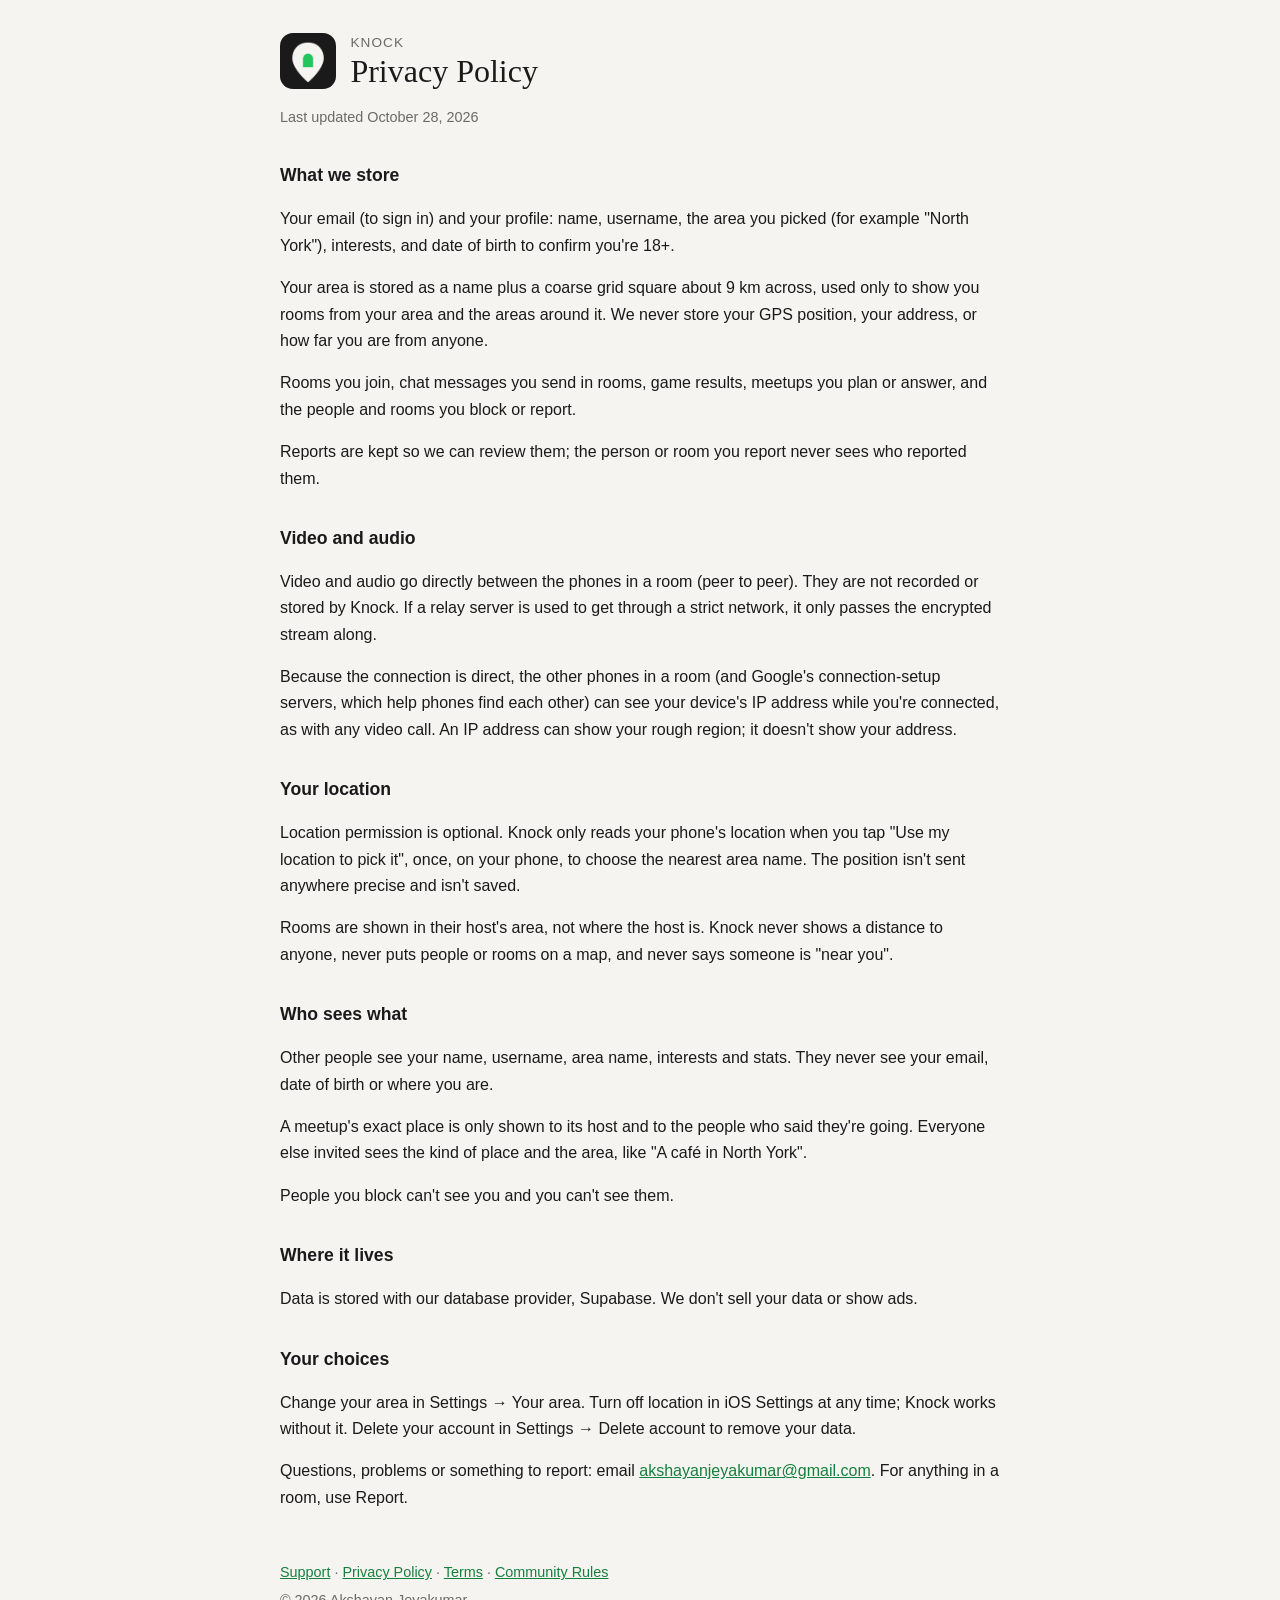
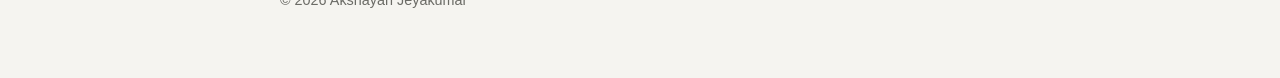
==== privacy.html @ a840beb3 "Knock support page, privacy policy, terms and community rules" ====
<!doctype html>
<html lang="en">
<head>
<meta charset="utf-8">
<meta name="viewport" content="width=device-width, initial-scale=1">
<title>Privacy Policy · Knock</title>
<link rel="icon" href="icon.png">
<link rel="stylesheet" href="style.css">
</head>
<body>
<header><a href="./" class="mark"><img src="icon.png" alt="" width="56" height="56"></a><div><p class="app">Knock</p><h1>Privacy Policy</h1></div></header>
<p class="updated">Last updated October 28, 2026</p>
<h2>What we store</h2>
<p>Your email (to sign in) and your profile: name, username, the area you picked (for example "North York"), interests, and date of birth to confirm you're 18+.</p>
<p>Your area is stored as a name plus a coarse grid square about 9 km across, used only to show you rooms from your area and the areas around it. We never store your GPS position, your address, or how far you are from anyone.</p>
<p>Rooms you join, chat messages you send in rooms, game results, meetups you plan or answer, and the people and rooms you block or report.</p>
<p>Reports are kept so we can review them; the person or room you report never sees who reported them.</p>
<h2>Video and audio</h2>
<p>Video and audio go directly between the phones in a room (peer to peer). They are not recorded or stored by Knock. If a relay server is used to get through a strict network, it only passes the encrypted stream along.</p>
<p>Because the connection is direct, the other phones in a room (and Google's connection-setup servers, which help phones find each other) can see your device's IP address while you're connected, as with any video call. An IP address can show your rough region; it doesn't show your address.</p>
<h2>Your location</h2>
<p>Location permission is optional. Knock only reads your phone's location when you tap "Use my location to pick it", once, on your phone, to choose the nearest area name. The position isn't sent anywhere precise and isn't saved.</p>
<p>Rooms are shown in their host's area, not where the host is. Knock never shows a distance to anyone, never puts people or rooms on a map, and never says someone is "near you".</p>
<h2>Who sees what</h2>
<p>Other people see your name, username, area name, interests and stats. They never see your email, date of birth or where you are.</p>
<p>A meetup's exact place is only shown to its host and to the people who said they're going. Everyone else invited sees the kind of place and the area, like "A café in North York".</p>
<p>People you block can't see you and you can't see them.</p>
<h2>Where it lives</h2>
<p>Data is stored with our database provider, Supabase. We don't sell your data or show ads.</p>
<h2>Your choices</h2>
<p>Change your area in Settings → Your area. Turn off location in iOS Settings at any time; Knock works without it. Delete your account in Settings → Delete account to remove your data.</p>
<p>Questions, problems or something to report: email <a href="mailto:akshayanjeyakumar@gmail.com">akshayanjeyakumar@gmail.com</a>. For anything in a room, use Report.</p>
<footer><a href="./">Support</a> · <a href="privacy.html">Privacy Policy</a> · <a href="terms.html">Terms</a> · <a href="rules.html">Community Rules</a><br>© 2026 Akshayan Jeyakumar</footer>
</body>
</html>
---- style.css ----
:root { color-scheme: light dark; }
body {
  font-family: -apple-system, BlinkMacSystemFont, "SF Pro Text", "Segoe UI", Roboto, Helvetica, Arial, sans-serif;
  max-width: 720px; margin: 0 auto; padding: 2rem 1.25rem 4rem;
  line-height: 1.65; color: #1A1A1A; background: #F5F4F0;
}
a { color: #15803D; }
header { display: flex; align-items: center; gap: 0.9rem; margin-bottom: 1rem; }
header img { width: 56px; height: 56px; border-radius: 13px; display: block; }
.app { margin: 0; font-size: 0.85rem; letter-spacing: 0.08em; text-transform: uppercase; color: #6B6B66; }
h1 { font-family: "DM Serif Display", Georgia, serif; font-weight: 400; font-size: 2rem; margin: 0; line-height: 1.1; }
h2 { font-size: 1.1rem; margin-top: 2rem; }
.lede { font-size: 1.1rem; }
.updated { color: #6B6B66; font-size: 0.9rem; margin-bottom: 2rem; }
.note { border-left: 3px solid #22C55E; padding: 0.5rem 0.9rem; background: rgba(34,197,94,0.08); }
ul { padding-left: 1.25rem; }
li { margin: 0.4rem 0; }
footer { margin-top: 3rem; font-size: 0.9rem; color: #6B6B66; line-height: 1.9; }
@media (prefers-color-scheme: dark) {
  body { color: #F5F4F0; background: #1A1A1A; }
  a { color: #4ADE80; }
  .app, .updated, footer { color: #A3A39E; }
  .note { background: rgba(34,197,94,0.1); }
}
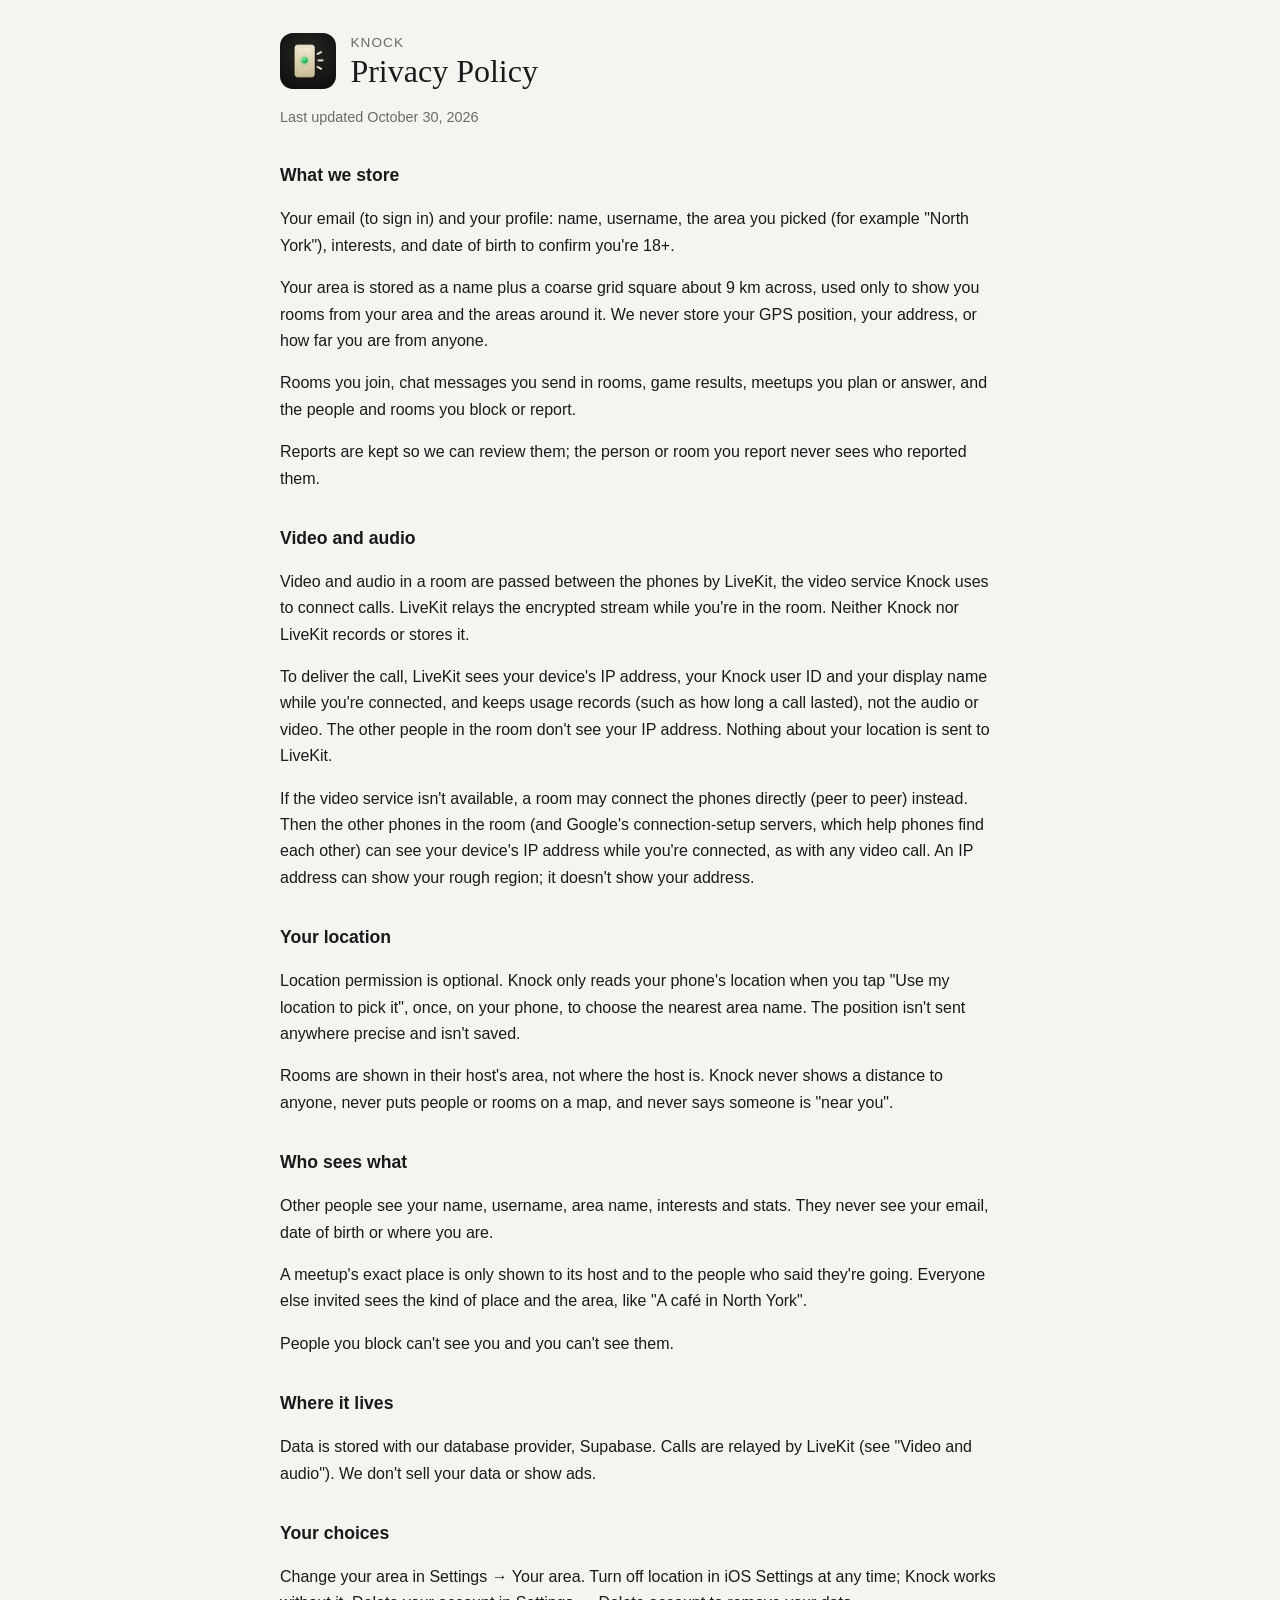
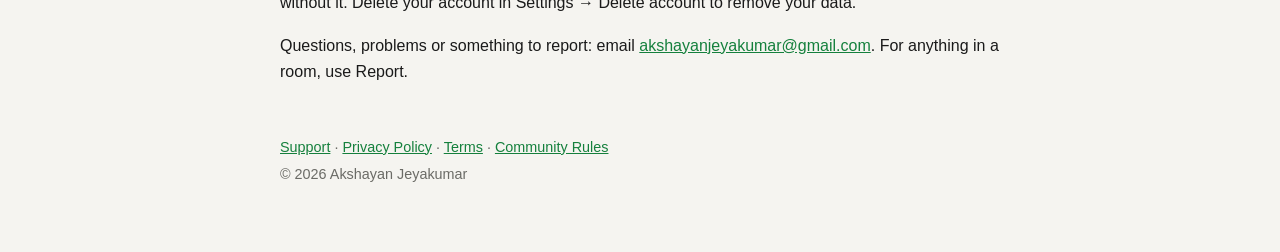
==== commit 49a451a1: "Privacy policy: calls are relayed by LiveKit and never recorded" ====
--- a/privacy.html
+++ b/privacy.html
@@ -9,15 +9,16 @@
 </head>
 <body>
 <header><a href="./" class="mark"><img src="icon.png" alt="" width="56" height="56"></a><div><p class="app">Knock</p><h1>Privacy Policy</h1></div></header>
-<p class="updated">Last updated October 28, 2026</p>
+<p class="updated">Last updated October 30, 2026</p>
 <h2>What we store</h2>
 <p>Your email (to sign in) and your profile: name, username, the area you picked (for example "North York"), interests, and date of birth to confirm you're 18+.</p>
 <p>Your area is stored as a name plus a coarse grid square about 9 km across, used only to show you rooms from your area and the areas around it. We never store your GPS position, your address, or how far you are from anyone.</p>
 <p>Rooms you join, chat messages you send in rooms, game results, meetups you plan or answer, and the people and rooms you block or report.</p>
 <p>Reports are kept so we can review them; the person or room you report never sees who reported them.</p>
 <h2>Video and audio</h2>
-<p>Video and audio go directly between the phones in a room (peer to peer). They are not recorded or stored by Knock. If a relay server is used to get through a strict network, it only passes the encrypted stream along.</p>
-<p>Because the connection is direct, the other phones in a room (and Google's connection-setup servers, which help phones find each other) can see your device's IP address while you're connected, as with any video call. An IP address can show your rough region; it doesn't show your address.</p>
+<p>Video and audio in a room are passed between the phones by LiveKit, the video service Knock uses to connect calls. LiveKit relays the encrypted stream while you're in the room. Neither Knock nor LiveKit records or stores it.</p>
+<p>To deliver the call, LiveKit sees your device's IP address, your Knock user ID and your display name while you're connected, and keeps usage records (such as how long a call lasted), not the audio or video. The other people in the room don't see your IP address. Nothing about your location is sent to LiveKit.</p>
+<p>If the video service isn't available, a room may connect the phones directly (peer to peer) instead. Then the other phones in the room (and Google's connection-setup servers, which help phones find each other) can see your device's IP address while you're connected, as with any video call. An IP address can show your rough region; it doesn't show your address.</p>
 <h2>Your location</h2>
 <p>Location permission is optional. Knock only reads your phone's location when you tap "Use my location to pick it", once, on your phone, to choose the nearest area name. The position isn't sent anywhere precise and isn't saved.</p>
 <p>Rooms are shown in their host's area, not where the host is. Knock never shows a distance to anyone, never puts people or rooms on a map, and never says someone is "near you".</p>
@@ -26,7 +27,7 @@
 <p>A meetup's exact place is only shown to its host and to the people who said they're going. Everyone else invited sees the kind of place and the area, like "A café in North York".</p>
 <p>People you block can't see you and you can't see them.</p>
 <h2>Where it lives</h2>
-<p>Data is stored with our database provider, Supabase. We don't sell your data or show ads.</p>
+<p>Data is stored with our database provider, Supabase. Calls are relayed by LiveKit (see "Video and audio"). We don't sell your data or show ads.</p>
 <h2>Your choices</h2>
 <p>Change your area in Settings → Your area. Turn off location in iOS Settings at any time; Knock works without it. Delete your account in Settings → Delete account to remove your data.</p>
 <p>Questions, problems or something to report: email <a href="mailto:akshayanjeyakumar@gmail.com">akshayanjeyakumar@gmail.com</a>. For anything in a room, use Report.</p>
